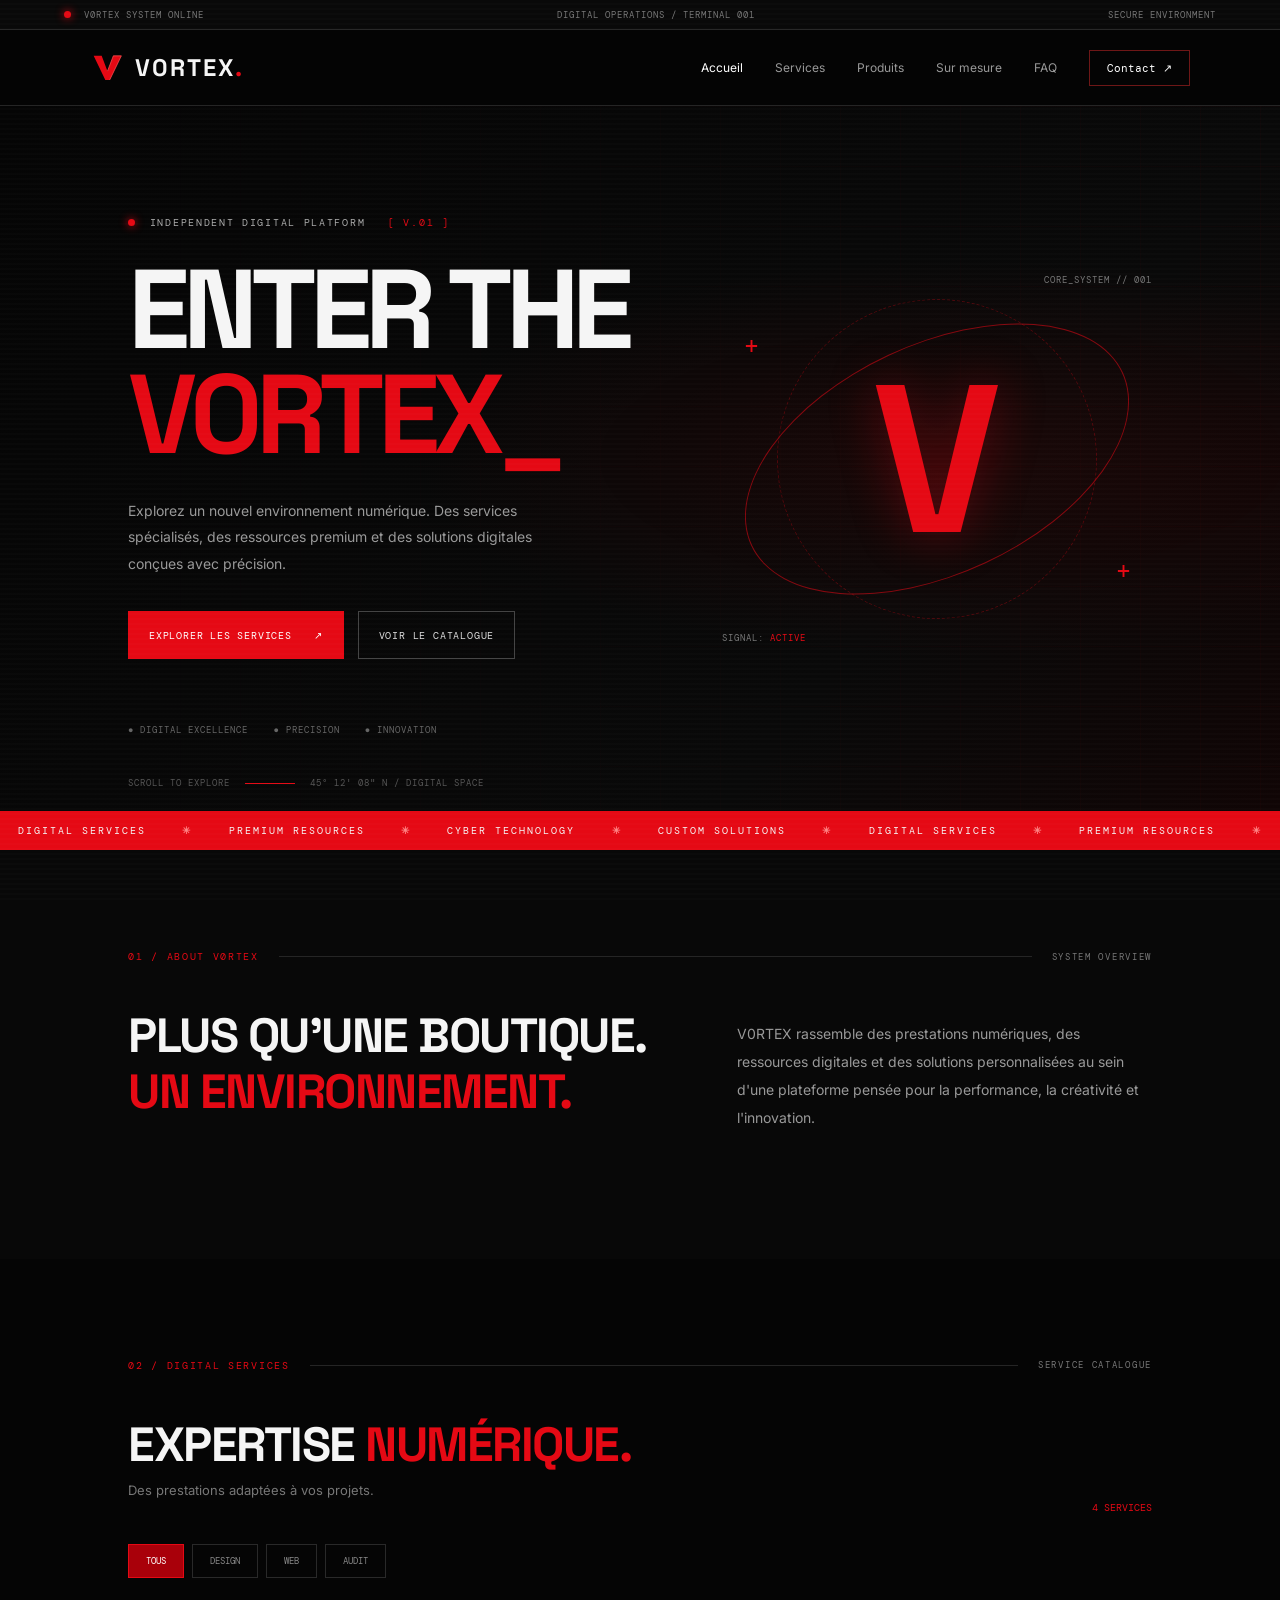
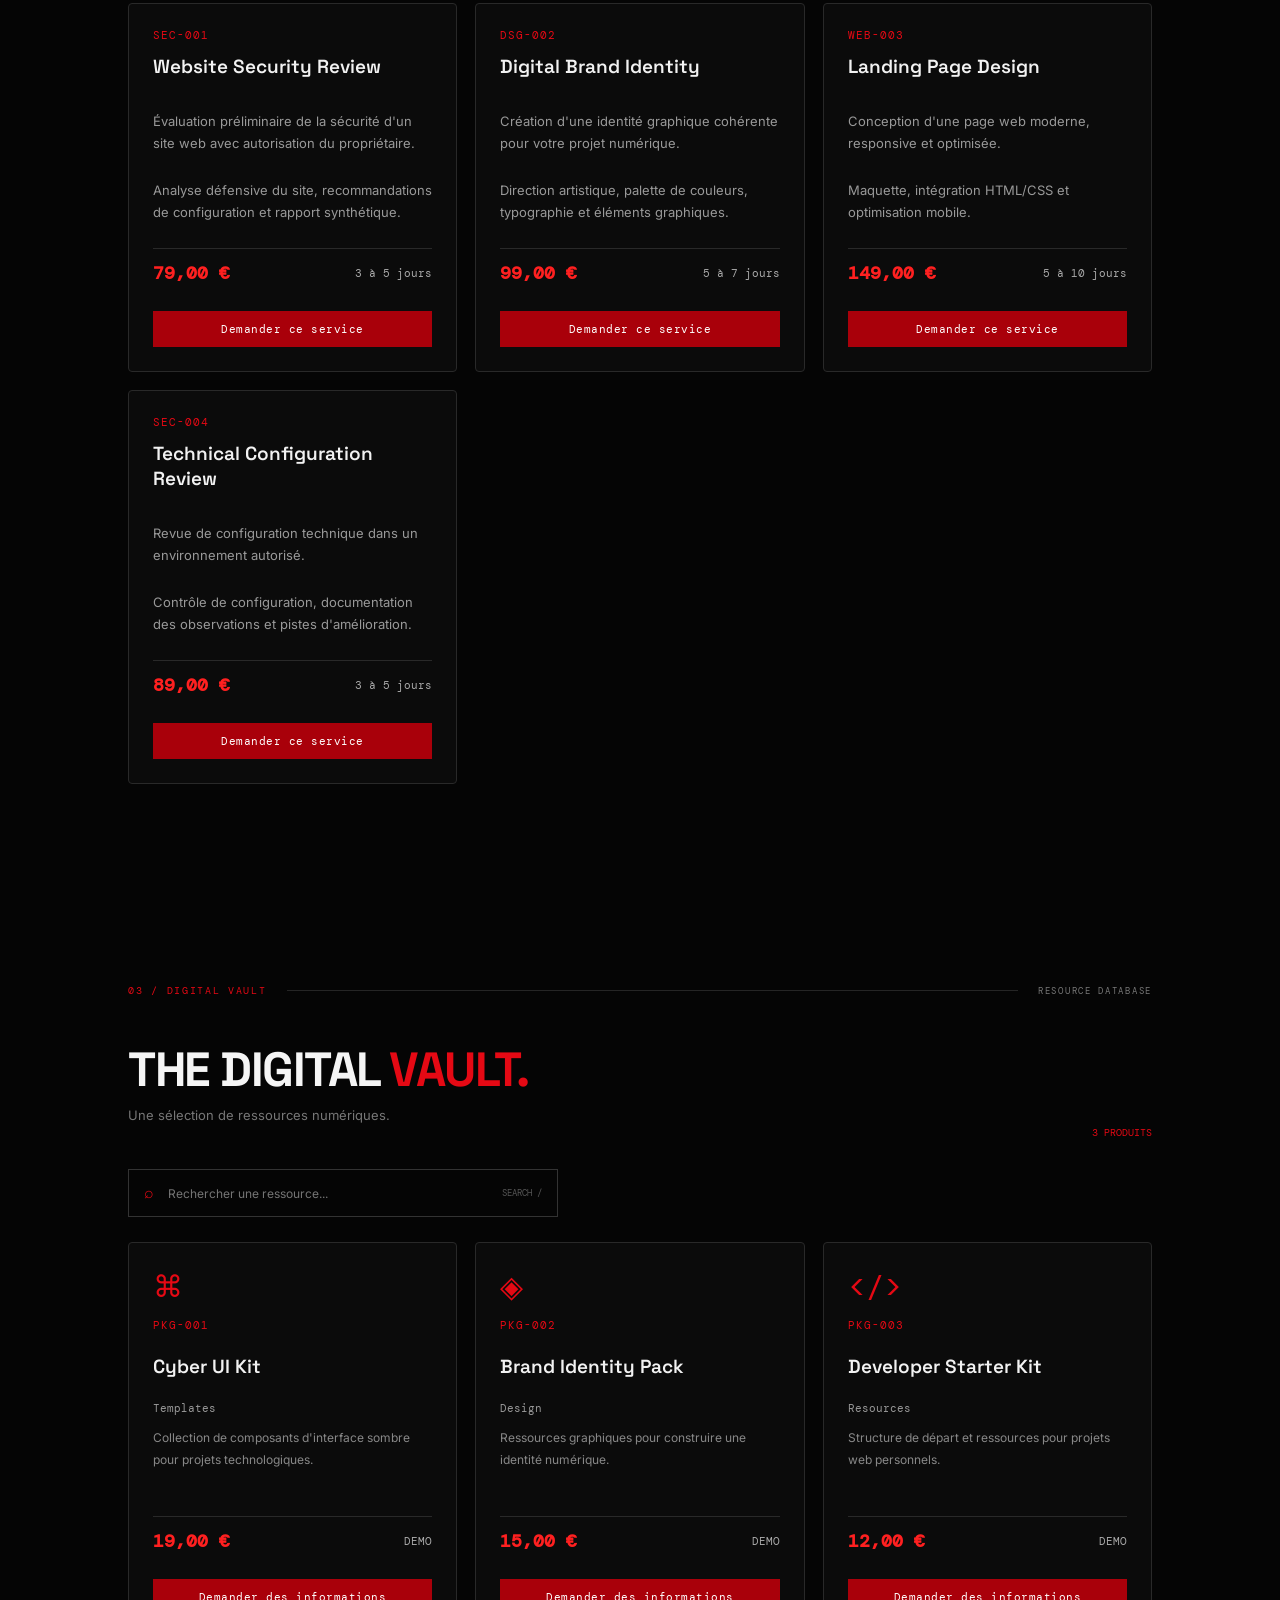
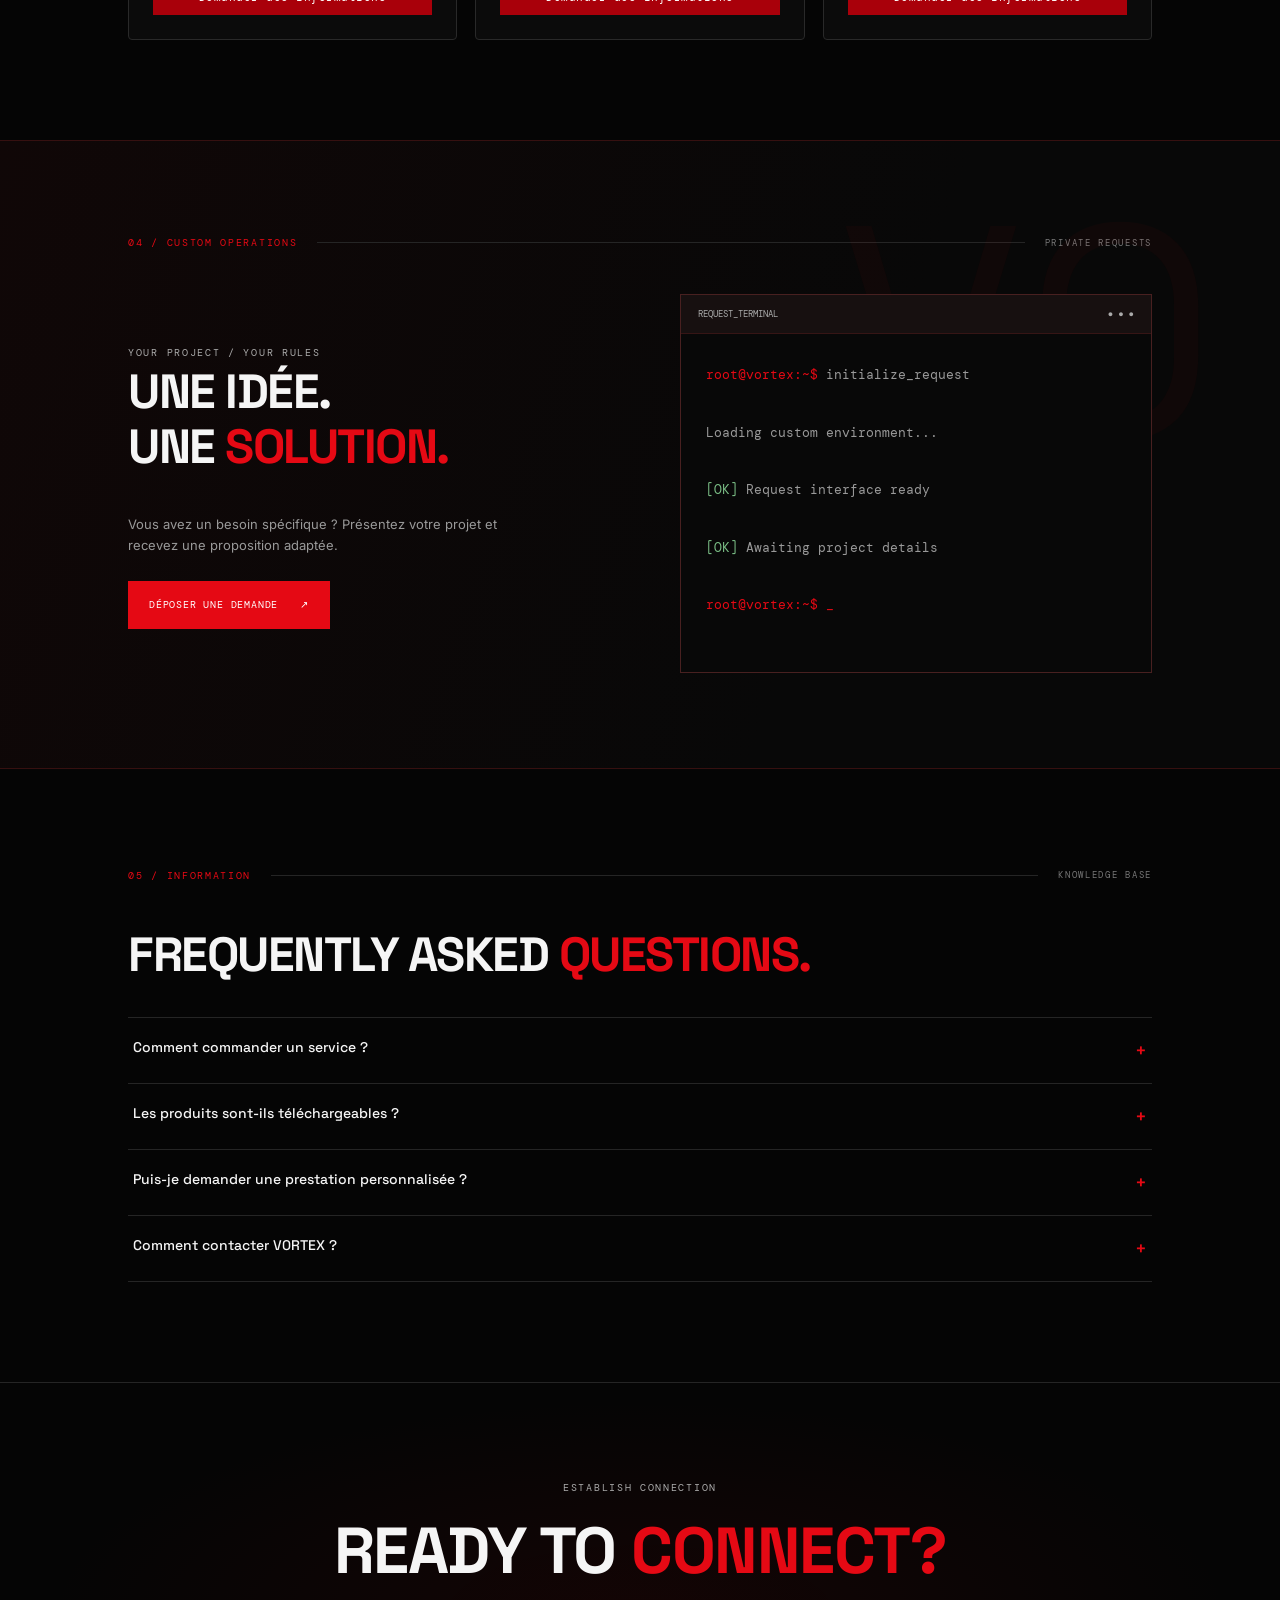
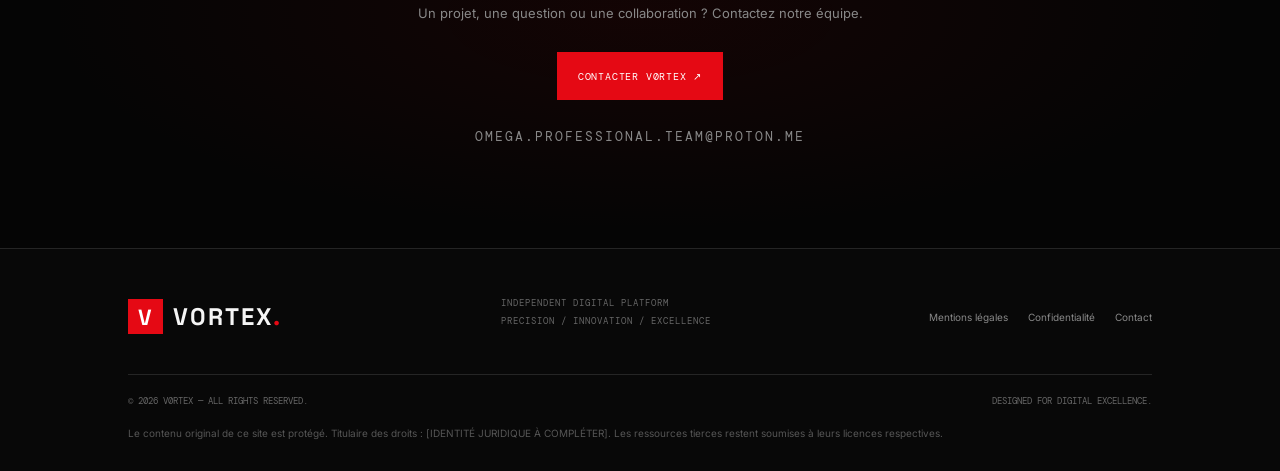
==== index.html @ e6a29733 "Update V0RTEX website" ====
<!DOCTYPE html>
<html lang="fr">
<head>
  <meta charset="UTF-8">
  <meta name="viewport" content="width=device-width, initial-scale=1">
  <meta name="theme-color" content="#050505">
  <meta name="description" content="V0RTEX — Boutique digitale premium. Services numériques, ressources digitales et prestations personnalisées.">
  <meta name="robots" content="index, follow">
  <title>V0RTEX — Digital Operations</title>
  <link rel="icon" href="assets/logo/favicon.svg" type="image/svg+xml">
  <link rel="preconnect" href="https://fonts.googleapis.com">
  <link rel="preconnect" href="https://fonts.gstatic.com" crossorigin>
  <link href="https://fonts.googleapis.com/css2?family=DM+Mono:wght@400;500&family=Inter:wght@400;500;600;700;800&family=Space+Grotesk:wght@400;500;600;700&display=swap" rel="stylesheet">
  <link rel="stylesheet" href="css/style.css">
  <link rel="stylesheet" href="css/responsive.css">
  <script src="js/data.js" defer></script>
  <script src="js/main.js" defer></script>
</head>
<body>

<div class="scanlines" aria-hidden="true"></div>

<div class="system-bar">
  <span><i class="status-dot"></i> V0RTEX SYSTEM ONLINE</span>
  <span class="system-center">DIGITAL OPERATIONS / TERMINAL 001</span>
  <span class="system-right">SECURE ENVIRONMENT</span>
</div>

<header class="header">
  <a class="brand" href="index.html" aria-label="V0RTEX accueil">
    <svg class="brand-icon" viewBox="0 0 48 48" aria-hidden="true">
      <path d="M5 8H16L24 29L32 8H43L27 41H21L5 8Z" fill="#E50914"/>
      <path d="M24 29L32 8H43L27 41" fill="none" stroke="#FF5555" stroke-width="1"/>
    </svg>
    <span>V0RTEX<span class="brand-period">.</span></span>
  </a>

  <button class="menu-toggle" id="menuToggle" aria-label="Ouvrir le menu" aria-expanded="false">
    <span></span><span></span><span></span>
  </button>

  <nav class="navigation" id="navigation">
    <a href="#home" class="nav-link active">Accueil</a>
    <a href="#services" class="nav-link">Services</a>
    <a href="#products" class="nav-link">Produits</a>
    <a href="#custom" class="nav-link">Sur mesure</a>
    <a href="#faq" class="nav-link">FAQ</a>
    <a href="#contact" class="nav-contact">Contact <span>↗</span></a>
  </nav>
</header>

<main>
  <section class="hero" id="home">
    <div class="hero-grid" aria-hidden="true"></div>
    <div class="hero-content">
      <div class="eyebrow"><span class="status-dot"></span> INDEPENDENT DIGITAL PLATFORM <span class="eyebrow-code">[ V.01 ]</span></div>

      <h1>ENTER THE<br><span class="red-text">V0RTEX</span><span class="cursor">_</span></h1>

      <p class="hero-description">
        Explorez un nouvel environnement numérique.
        Des services spécialisés, des ressources premium
        et des solutions digitales conçues avec précision.
      </p>

      <div class="hero-actions">
        <a href="#services" class="btn btn-primary">EXPLORER LES SERVICES <span>↗</span></a>
        <a href="#products" class="btn btn-secondary">VOIR LE CATALOGUE</a>
      </div>

      <div class="hero-meta">
        <span>● DIGITAL EXCELLENCE</span>
        <span>● PRECISION</span>
        <span>● INNOVATION</span>
      </div>
    </div>

    <div class="hero-visual" aria-hidden="true">
      <div class="orbit orbit-one"></div>
      <div class="orbit orbit-two"></div>
      <div class="core-symbol">V</div>
      <div class="visual-label label-top">CORE_SYSTEM // 001</div>
      <div class="visual-label label-bottom">SIGNAL: <span>ACTIVE</span></div>
      <div class="visual-cross cross-one">+</div>
      <div class="visual-cross cross-two">+</div>
    </div>

    <div class="hero-bottom">
      <span>SCROLL TO EXPLORE</span>
      <span class="scroll-line"></span>
      <span>45° 12' 08" N / DIGITAL SPACE</span>
    </div>
  </section>

  <section class="ticker" aria-label="Nos domaines">
    <div class="ticker-track">
      <span>DIGITAL SERVICES</span><b>✳</b>
      <span>PREMIUM RESOURCES</span><b>✳</b>
      <span>CYBER TECHNOLOGY</span><b>✳</b>
      <span>CUSTOM SOLUTIONS</span><b>✳</b>
      <span>DIGITAL SERVICES</span><b>✳</b>
      <span>PREMIUM RESOURCES</span><b>✳</b>
    </div>
  </section>

  <section class="section intro-section">
    <div class="section-heading">
      <span class="section-index">01 / ABOUT V0RTEX</span>
      <span class="section-line"></span>
      <span class="technical-label">SYSTEM OVERVIEW</span>
    </div>
    <div class="intro-grid">
      <h2>PLUS QU'UNE BOUTIQUE.<br><span class="red-text">UN ENVIRONNEMENT.</span></h2>
      <p>V0RTEX rassemble des prestations numériques, des ressources digitales et des solutions personnalisées au sein d'une plateforme pensée pour la performance, la créativité et l'innovation.</p>
    </div>
  </section>

  <section class="section catalog-section" id="services">
    <div class="section-heading">
      <span class="section-index">02 / DIGITAL SERVICES</span>
      <span class="section-line"></span>
      <span class="technical-label">SERVICE CATALOGUE</span>
    </div>
    <div class="section-title-row">
      <div>
        <h2>EXPERTISE <span class="red-text">NUMÉRIQUE.</span></h2>
        <p class="muted">Des prestations adaptées à vos projets.</p>
      </div>
      <span class="catalog-count" id="serviceCount">00 SERVICES</span>
    </div>
    <div class="filter-row" id="serviceFilters">
      <button class="filter-btn active" aria-pressed="true" data-filter="all">TOUS</button>
      <button class="filter-btn" data-filter="design">DESIGN</button>
      <button class="filter-btn" data-filter="web">WEB</button>
      <button class="filter-btn" data-filter="audit">AUDIT</button>
    </div>
    <div class="card-grid" id="servicesGrid"></div>
  </section>

  <section class="section products-section" id="products">
    <div class="section-heading">
      <span class="section-index">03 / DIGITAL VAULT</span>
      <span class="section-line"></span>
      <span class="technical-label">RESOURCE DATABASE</span>
    </div>
    <div class="section-title-row">
      <div>
        <h2>THE DIGITAL <span class="red-text">VAULT.</span></h2>
        <p class="muted">Une sélection de ressources numériques.</p>
      </div>
      <span class="catalog-count" id="productCount">00 PRODUCTS</span>
    </div>

    <div class="search-box">
      <span>⌕</span>
      <input type="search" id="productSearch" placeholder="Rechercher une ressource..." aria-label="Rechercher un produit">
      <span class="search-shortcut">SEARCH /</span>
    </div>
    <div class="card-grid" id="productsGrid"></div>
  </section>

  <section class="custom-section" id="custom">
    <div class="custom-decoration" aria-hidden="true">V0</div>
    <div class="section-heading">
      <span class="section-index">04 / CUSTOM OPERATIONS</span>
      <span class="section-line"></span>
      <span class="technical-label">PRIVATE REQUESTS</span>
    </div>
    <div class="custom-content">
      <div>
        <span class="eyebrow">YOUR PROJECT / YOUR RULES</span>
        <h2>UNE IDÉE.<br>UNE <span class="red-text">SOLUTION.</span></h2>
        <p>Vous avez un besoin spécifique ? Présentez votre projet et recevez une proposition adaptée.</p>
        <a href="pages/custom.html" class="btn btn-primary">DÉPOSER UNE DEMANDE <span>↗</span></a>
      </div>
      <div class="custom-terminal">
        <div class="terminal-top"><span>REQUEST_TERMINAL</span><span>● ● ●</span></div>
        <div class="terminal-body">
          <p><span class="terminal-red">root@vortex:~$</span> initialize_request</p>
          <p class="terminal-muted">Loading custom environment...</p>
          <p><span class="terminal-green">[OK]</span> Request interface ready</p>
          <p><span class="terminal-green">[OK]</span> Awaiting project details</p>
          <p><span class="terminal-red">root@vortex:~$</span> <span class="cursor">_</span></p>
        </div>
      </div>
    </div>
  </section>

  <section class="section faq-section" id="faq">
    <div class="section-heading">
      <span class="section-index">05 / INFORMATION</span>
      <span class="section-line"></span>
      <span class="technical-label">KNOWLEDGE BASE</span>
    </div>
    <h2>FREQUENTLY ASKED <span class="red-text">QUESTIONS.</span></h2>
    <div class="faq-list">
      <details><summary>Comment commander un service ? <span>+</span></summary><p>Consultez le catalogue et utilisez le bouton de commande. Votre application e-mail s'ouvrira avec une demande préremplie.</p></details>
      <details><summary>Les produits sont-ils téléchargeables ? <span>+</span></summary><p>Les produits présentés sont des exemples de catalogue. Les modalités de livraison seront précisées lors de leur mise en vente réelle.</p></details>
      <details><summary>Puis-je demander une prestation personnalisée ? <span>+</span></summary><p>Oui. Utilisez le formulaire de demande personnalisée pour décrire votre projet et votre budget indicatif.</p></details>
      <details><summary>Comment contacter V0RTEX ? <span>+</span></summary><p>Vous pouvez écrire à omega.professional.team@proton.me.</p></details>
    </div>
  </section>

  <section class="contact-strip" id="contact">
    <span class="eyebrow">ESTABLISH CONNECTION</span>
    <h2>READY TO <span class="red-text">CONNECT?</span></h2>
    <p>Un projet, une question ou une collaboration ? Contactez notre équipe.</p>
    <a class="btn btn-primary" href="mailto:omega.professional.team@proton.me">CONTACTER V0RTEX ↗</a>
    <p class="contact-email">OMEGA.PROFESSIONAL.TEAM@PROTON.ME</p>
  </section>
</main>

<footer class="footer">
  <div class="footer-main">
    <a class="brand" href="#home">
      <span class="footer-mark">V</span><span>V0RTEX<span class="brand-period">.</span></span>
    </a>
    <p>INDEPENDENT DIGITAL PLATFORM<br>PRECISION / INNOVATION / EXCELLENCE</p>
    <div class="footer-links">
      <a href="pages/legal.html">Mentions légales</a>
      <a href="pages/privacy.html">Confidentialité</a>
      <a href="mailto:omega.professional.team@proton.me">Contact</a>
    </div>
  </div>
  <div class="footer-bottom">
    <span>© <span id="year"></span> V0RTEX — ALL RIGHTS RESERVED.</span>
    <span>DESIGNED FOR DIGITAL EXCELLENCE.</span>
  </div>
  <p class="ownership">Le contenu original de ce site est protégé. Titulaire des droits : [IDENTITÉ JURIDIQUE À COMPLÉTER]. Les ressources tierces restent soumises à leurs licences respectives.</p>
</footer>

</body>
</html>
---- css/style.css ----
/*
 * V0RTEX — Copyright (c) 2026 [TITULAIRE DES DROITS]
 * All rights reserved.
 */

:root {
  --black: #050505;
  --dark: #0A0A0A;
  --panel: #101010;
  --panel-light: #171717;
  --red: #E50914;
  --bright: #FF2020;
  --deep-red: #650000;
  --white: #F5F5F5;
  --gray: #777777;
  --border: #252525;
  --mono: "DM Mono", monospace;
  --heading: "Space Grotesk", sans-serif;
  --body: "Inter", sans-serif;
}

* { box-sizing: border-box; }

html {
  scroll-behavior: smooth;
  scroll-padding-top: 90px;
}

body {
  margin: 0;
  background: var(--black);
  color: var(--white);
  font-family: var(--body);
  line-height: 1.6;
  overflow-x: hidden;
}

a { color: inherit; text-decoration: none; }
button, input { font: inherit; }
button { cursor: pointer; }

::selection { background: var(--red); color: white; }

.scanlines {
  position: fixed;
  inset: 0;
  pointer-events: none;
  z-index: 10;
  opacity: .035;
  background: repeating-linear-gradient(
    to bottom, transparent 0, transparent 3px,
    #fff 4px, transparent 5px
  );
}

.system-bar {
  height: 30px;
  background: #090909;
  border-bottom: 1px solid var(--border);
  padding: 0 5%;
  display: flex;
  align-items: center;
  justify-content: space-between;
  font: 9px var(--mono);
  color: var(--gray);
  letter-spacing: 1px;
}

.status-dot {
  display: inline-block;
  width: 7px;
  height: 7px;
  background: #E50914;
  border-radius: 50%;
  box-shadow: 0 0 9px #E50914;
  margin-right: 7px;
}

.header {
  height: 76px;
  padding: 0 7%;
  display: flex;
  justify-content: space-between;
  align-items: center;
  background: rgba(5,5,5,.94);
  border-bottom: 1px solid var(--border);
  position: sticky;
  top: 0;
  z-index: 20;
  backdrop-filter: blur(15px);
}

.brand {
  display: flex;
  align-items: center;
  gap: 10px;
  font: 700 24px var(--heading);
  letter-spacing: 2px;
}

.brand-icon { width: 35px; height: 35px; }
.brand-period { color: var(--red); }

.navigation { display: flex; align-items: center; gap: 32px; }
.nav-link {
  color: #999;
  font-size: 12px;
  transition: color .2s;
}
.nav-link:hover, .nav-link.active { color: white; }

.nav-contact {
  border: 1px solid #6e1717;
  padding: 10px 17px;
  color: white;
  font: 11px var(--mono);
  transition: .25s;
}
.nav-contact:hover { background: var(--red); border-color: var(--red); }

.menu-toggle { display: none; }

.hero {
  min-height: 690px;
  padding: 110px 10% 75px;
  position: relative;
  display: flex;
  align-items: center;
  overflow: hidden;
  background:
    radial-gradient(ellipse at 75% 50%, rgba(101,0,0,.18), transparent 40%),
    linear-gradient(130deg,#050505,#090909 70%,#100505);
}

.hero-grid {
  position: absolute;
  inset: 0;
  opacity: .14;
  background-image:
    linear-gradient(rgba(229,9,20,.2) 1px,transparent 1px),
    linear-gradient(90deg,rgba(229,9,20,.2) 1px,transparent 1px);
  background-size: 60px 60px;
  mask-image: linear-gradient(to right,transparent,#000);
}

.hero-content { max-width: 640px; position: relative; z-index: 2; }
.eyebrow, .section-index, .technical-label {
  font: 10px var(--mono);
  letter-spacing: 1.7px;
  color: var(--gray);
}

.eyebrow { color: #aaa; margin-bottom: 28px; }
.eyebrow-code { color: var(--red); margin-left: 15px; }

h1, h2, h3, p { margin-top: 0; }
h1 {
  font: 700 clamp(65px,9vw,112px)/.94 var(--heading);
  letter-spacing: -7px;
  margin-bottom: 30px;
}
.red-text { color: var(--red); }
.cursor { color: var(--red); animation: blink 1s steps(2,start) infinite; }
@keyframes blink { to { visibility: hidden; } }

.hero-description {
  color: #999;
  max-width: 460px;
  font-size: 14px;
  line-height: 1.9;
}

.hero-actions { display: flex; flex-wrap: wrap; gap: 14px; margin-top: 34px; }

.btn {
  display: inline-flex;
  align-items: center;
  justify-content: center;
  gap: 22px;
  min-height: 48px;
  padding: 0 20px;
  font: 10px var(--mono);
  letter-spacing: .8px;
  transition: .25s;
}

.btn-primary {
  background: var(--red);
  border: 1px solid var(--red);
  color: white;
}
.btn-primary:hover {
  background: var(--bright);
  box-shadow: 0 0 25px rgba(229,9,20,.3);
  transform: translateY(-2px);
}

.btn-secondary { border: 1px solid #444; color: #ddd; }
.btn-secondary:hover { border-color: var(--red); color: white; }

.hero-meta {
  display: flex;
  gap: 25px;
  margin-top: 65px;
  font: 9px var(--mono);
  color: #666;
  letter-spacing: 1px;
}

.hero-visual {
  position: absolute;
  width: 430px;
  height: 430px;
  right: 10%;
  top: 50%;
  transform: translateY(-50%);
  display: grid;
  place-items: center;
}

.orbit {
  position: absolute;
  border: 1px solid rgba(229,9,20,.3);
  border-radius: 50%;
  transform: rotate(-25deg);
}
.orbit-one { width: 320px; height: 320px; border-style: dashed; }
.orbit-two { width: 410px; height: 230px; border-color: rgba(229,9,20,.55); }

.core-symbol {
  font: 700 210px var(--heading);
  color: #E50914;
  text-shadow: 0 0 50px rgba(229,9,20,.35);
}

.visual-label {
  position: absolute;
  font: 9px var(--mono);
  color: #777;
  letter-spacing: 1px;
}
.label-top { top: 30px; right: 0; }
.label-bottom { bottom: 30px; left: 0; }
.label-bottom span { color: var(--red); }
.visual-cross { position: absolute; color: var(--red); font: 25px var(--mono); }
.cross-one { top: 20%; left: 5%; }
.cross-two { bottom: 20%; right: 5%; }

.hero-bottom {
  position: absolute;
  bottom: 22px;
  left: 10%;
  right: 10%;
  display: flex;
  align-items: center;
  gap: 15px;
  color: #555;
  font: 9px var(--mono);
  letter-spacing: 1px;
}
.scroll-line { width: 50px; height: 1px; background: var(--red); }

.ticker { overflow: hidden; background: var(--red); padding: 13px 0; }
.ticker-track {
  display: flex;
  justify-content: space-around;
  align-items: center;
  min-width: 850px;
  font: 10px var(--mono);
  letter-spacing: 2px;
}
.ticker b { color: #ff8585; }

.section { padding: 100px 10%; }
.section-heading {
  display: flex;
  align-items: center;
  gap: 20px;
  margin-bottom: 45px;
}
.section-index { color: var(--red); white-space: nowrap; }
.section-line { height: 1px; flex: 1; background: var(--border); }
.technical-label { font-size: 9px; white-space: nowrap; }

.intro-section { background: #080808; }
.intro-grid { display: grid; grid-template-columns: 1.3fr 1fr; gap: 70px; align-items: center; }
.intro-grid h2, .section h2, .custom-content h2, .contact-strip h2 {
  font: 700 clamp(30px,4vw,48px)/1.15 var(--heading);
  letter-spacing: -1.5px;
}
.intro-grid p { color: #999; font-size: 14px; line-height: 2; }

.section-title-row {
  display: flex;
  justify-content: space-between;
  align-items: end;
  margin-bottom: 30px;
}
.section-title-row h2 { margin-bottom: 8px; }
.muted { color: var(--gray); font-size: 13px; }
.catalog-count { font: 10px var(--mono); color: var(--red); }

.filter-row { display: flex; gap: 8px; margin: 25px 0; flex-wrap: wrap; }
.filter-btn {
  background: transparent;
  border: 1px solid #292929;
  padding: 10px 17px;
  color: #888;
  font: 9px var(--mono);
  transition: .2s;
}
.filter-btn:hover, .filter-btn.selected {
  background: var(--red);
  color: white;
  border-color: var(--red);
}

.card-grid { display: grid; grid-template-columns: repeat(3,1fr); gap: 18px; }
.product-card {
  background: linear-gradient(145deg,#111,#090909);
  border: 1px solid #262626;
  padding: 23px;
  position: relative;
  transition: .25s;
  min-width: 0;
}
.product-card:hover {
  border-color: #8e1616;
  transform: translateY(-4px);
  box-shadow: 0 10px 30px rgba(0,0,0,.3);
}
.card-top { display: flex; justify-content: space-between; gap: 8px; font: 9px var(--mono); }
.card-code { color: #666; }
.card-status { color: #999; }
.card-status .status-dot { width: 6px; height: 6px; }
.demo-status { color: #d59b50; }

.card-symbol, .product-art {
  height: 110px;
  display: grid;
  place-items: center;
  color: var(--red);
  font: 60px var(--mono);
  text-shadow: 0 0 25px rgba(229,9,20,.25);
  background: radial-gradient(circle,rgba(229,9,20,.09),transparent 70%);
}
.card-category { color: var(--red); font: 9px var(--mono); letter-spacing: 1px; }
.product-card h3 { font: 600 19px var(--heading); margin: 10px 0; }
.product-card p { color: #888; font-size: 12px; line-height: 1.8; min-height: 65px; }

.card-meta {
  border-top: 1px solid #282828;
  padding: 14px 0;
  display: flex;
  justify-content: space-between;
  gap: 8px;
  color: #666;
  font: 9px var(--mono);
}
.card-meta span:last-child { color: #aaa; }
.card-bottom { display: flex; align-items: center; justify-content: space-between; gap: 8px; }
.card-bottom strong { font: 600 20px var(--heading); }
.card-action {
  border: 1px solid #632020;
  padding: 9px 12px;
  color: white;
  font: 9px var(--mono);
}
.card-action:hover { background: var(--red); border-color: var(--red); }

.search-box {
  display: flex;
  align-items: center;
  gap: 12px;
  border: 1px solid #333;
  padding: 0 15px;
  height: 48px;
  max-width: 430px;
  margin: 25px 0;
  color: var(--red);
}
.search-box input {
  background: transparent;
  border: 0;
  outline: 0;
  color: white;
  width: 100%;
  font-size: 12px;
}
.search-shortcut { font: 9px var(--mono); color: #555; white-space: nowrap; }
.empty-state { color: var(--gray); font: 12px var(--mono); }

.custom-section {
  padding: 95px 10%;
  background: linear-gradient(110deg,#100707,#080808 65%);
  border-top: 1px solid #361010;
  border-bottom: 1px solid #361010;
  position: relative;
  overflow: hidden;
}
.custom-content {
  display: grid;
  grid-template-columns: 1fr 1fr;
  gap: 80px;
  align-items: center;
  position: relative;
  z-index: 1;
}
.custom-content p { color: #999; font-size: 13px; max-width: 400px; margin-bottom: 25px; }
.custom-decoration {
  position: absolute;
  right: 5%;
  top: 0;
  font: 300px var(--heading);
  color: rgba(229,9,20,.035);
}
.custom-terminal { border: 1px solid #482020; background: #080808; }
.terminal-top {
  padding: 13px 17px;
  background: #171010;
  display: flex;
  justify-content: space-between;
  font: 9px var(--mono);
  color: #aaa;
  border-bottom: 1px solid #361515;
}
.terminal-body { padding: 25px; font: 11px/2.5 var(--mono); color: #bbb; }
.terminal-red { color: var(--red); }
.terminal-green { color: #7bbf86; }
.terminal-muted { color: #666; }

.faq-section h2 { margin-bottom: 35px; }
.faq-list { border-top: 1px solid var(--border); }
.faq-list details { border-bottom: 1px solid var(--border); padding: 20px 5px; }
.faq-list summary {
  cursor: pointer;
  list-style: none;
  display: flex;
  justify-content: space-between;
  font: 500 14px var(--heading);
}
.faq-list summary::-webkit-details-marker { display: none; }
.faq-list summary span { color: var(--red); font-size: 19px; }
.faq-list details p { color: #888; font-size: 12px; padding-top: 15px; margin-bottom: 0; }

.contact-strip {
  text-align: center;
  padding: 90px 20px;
  background: radial-gradient(ellipse at center,rgba(101,0,0,.15),transparent 65%);
  border-top: 1px solid var(--border);
}
.contact-strip h2 { font-size: clamp(35px,6vw,65px); margin: 15px 0; }
.contact-strip p { color: #888; font-size: 13px; }
.contact-strip .btn { margin-top: 15px; }
.contact-email { font: 9px var(--mono); letter-spacing: 2px; margin-top: 28px; }

.footer { padding: 45px 10% 20px; border-top: 1px solid var(--border); background: #080808; }
.footer-main { display: flex; align-items: center; justify-content: space-between; gap: 25px; padding-bottom: 35px; }
.footer-main p { color: #666; font: 9px/2 var(--mono); letter-spacing: 1px; }
.footer-mark {
  width: 35px; height: 35px; display: grid; place-items: center;
  background: var(--red); color: white; font: 700 22px var(--heading);
}
.footer-links { display: flex; gap: 20px; color: #888; font-size: 10px; }
.footer-links a:hover { color: white; }
.footer-bottom {
  border-top: 1px solid var(--border);
  padding-top: 20px;
  display: flex;
  justify-content: space-between;
  gap: 15px;
  color: #666;
  font: 9px var(--mono);
}
.ownership { margin-top: 18px; color: #555; font-size: 10px; }

@media (prefers-reduced-motion: reduce) {
  *, *::before, *::after {
    scroll-behavior: auto !important;
    animation-duration: .01ms !important;
    animation-iteration-count: 1 !important;
    transition-duration: .01ms !important;
  }
}

/* V0RTEX — Service and catalog cards */

.service-card,
.product-card {
  position: relative;
  display: flex;
  flex-direction: column;
  gap: 12px;
  padding: 24px;
  min-width: 0;
  background: #0b0b0b;
  border: 1px solid #292929;
  border-radius: 4px;
  transition: border-color .25s ease, transform .25s ease;
}

.service-card:hover,
.product-card:hover {
  border-color: #e50914;
  transform: translateY(-4px);
}

.card-code {
  color: #e50914;
  font: 11px var(--mono);
  letter-spacing: 1px;
}

.card-title {
  color: #f2f2f2;
  font: 600 19px var(--heading);
}

.card-description,
.card-details {
  color: #999;
  font-size: 13px;
  line-height: 1.7;
}

.card-meta {
  display: flex;
  justify-content: space-between;
  align-items: center;
  flex-wrap: wrap;
  gap: 10px;
  margin-top: auto;
  padding-top: 12px;
  border-top: 1px solid #292929;
}

.card-price {
  color: #ff2020;
  font: 700 18px var(--mono);
}

.card-delay,
.product-status,
.product-category {
  color: #999;
  font: 11px var(--mono);
}

.product-symbol {
  color: #e50914;
  font: 30px var(--mono);
}

.card-link {
  display: inline-block;
  color: #fff;
  background: #a9000a;
  padding: 11px 14px;
  text-align: center;
  text-decoration: none;
  font: 11px var(--mono);
  letter-spacing: .5px;
  transition: background .2s ease;
}

.card-link:hover {
  background: #e50914;
}

.filter-btn.active {
  color: #fff;
  background: #a9000a;
  border-color: #e50914;
}

.filter-btn:focus-visible,
.card-link:focus-visible,
button:focus-visible,
a:focus-visible {
  outline: 2px solid #ff2020;
  outline-offset: 4px;
}

@media (max-width: 700px) {
  .card-grid {
    grid-template-columns: 1fr;
  }
}
---- css/responsive.css ----
/* V0RTEX — Copyright (c) 2026 [TITULAIRE DES DROITS] */

@media (max-width: 1000px) {
  .hero { padding-left: 7%; }
  .hero-visual { right: 0; opacity: .45; transform: translate(20%,-50%) scale(.8); }
  .card-grid { grid-template-columns: repeat(2,1fr); }
  .section, .custom-section { padding-left: 7%; padding-right: 7%; }
  .custom-content { gap: 35px; }
}

@media (max-width: 720px) {
  .system-bar { padding: 0 15px; font-size: 8px; }
  .system-center, .system-right { display: none; }

  .header { height: 65px; padding: 0 20px; }
  .brand { font-size: 21px; }
  .brand-icon { width: 30px; height: 30px; }

  .menu-toggle {
    display: flex;
    flex-direction: column;
    gap: 5px;
    background: transparent;
    border: 1px solid #444;
    padding: 10px;
  }
  .menu-toggle span { width: 20px; height: 2px; background: white; }

  .navigation {
    display: none;
    position: absolute;
    top: 64px;
    left: 0;
    right: 0;
    padding: 20px;
    background: #090909;
    border-bottom: 1px solid #501313;
    flex-direction: column;
    align-items: stretch;
    gap: 0;
  }
  .navigation.open { display: flex; }
  .nav-link, .nav-contact { padding: 15px; border-bottom: 1px solid #222; }
  .nav-contact { margin-top: 12px; text-align: center; }

  .hero {
    min-height: 680px;
    padding: 95px 7% 85px;
    align-items: flex-start;
  }
  .hero-content { max-width: 100%; }
  h1 { font-size: clamp(65px,16vw,95px); letter-spacing: -5px; }
  .hero-visual { opacity: .18; right: -90px; top: 65%; transform: translateY(-50%) scale(.75); }
  .hero-description { max-width: 400px; }
  .hero-meta { gap: 12px; flex-wrap: wrap; font-size: 8px; margin-top: 45px; }
  .hero-bottom { left: 7%; right: 7%; font-size: 8px; }
  .hero-bottom span:last-child { display: none; }

  .section, .custom-section { padding: 70px 7%; }
  .section-heading { gap: 10px; }
  .technical-label { font-size: 7px; }
  .intro-grid, .custom-content { grid-template-columns: 1fr; gap: 25px; }
  .section-title-row { align-items: flex-start; gap: 15px; }
  .catalog-count { padding-top: 12px; font-size: 8px; }
  .card-grid { grid-template-columns: 1fr; }
  .product-card p { min-height: auto; }
  .custom-decoration { font-size: 190px; top: 30px; }
  .footer-main { flex-wrap: wrap; }
  .footer-main p { order: 3; width: 100%; }
  .footer-links { flex-wrap: wrap; gap: 12px; }
  .footer-bottom { flex-direction: column; }
}

@media (max-width: 380px) {
  .hero-actions { flex-direction: column; align-items: stretch; }
  .hero-actions .btn { width: 100%; }
  .section-title-row { flex-direction: column; }
  .search-shortcut { display: none; }
}
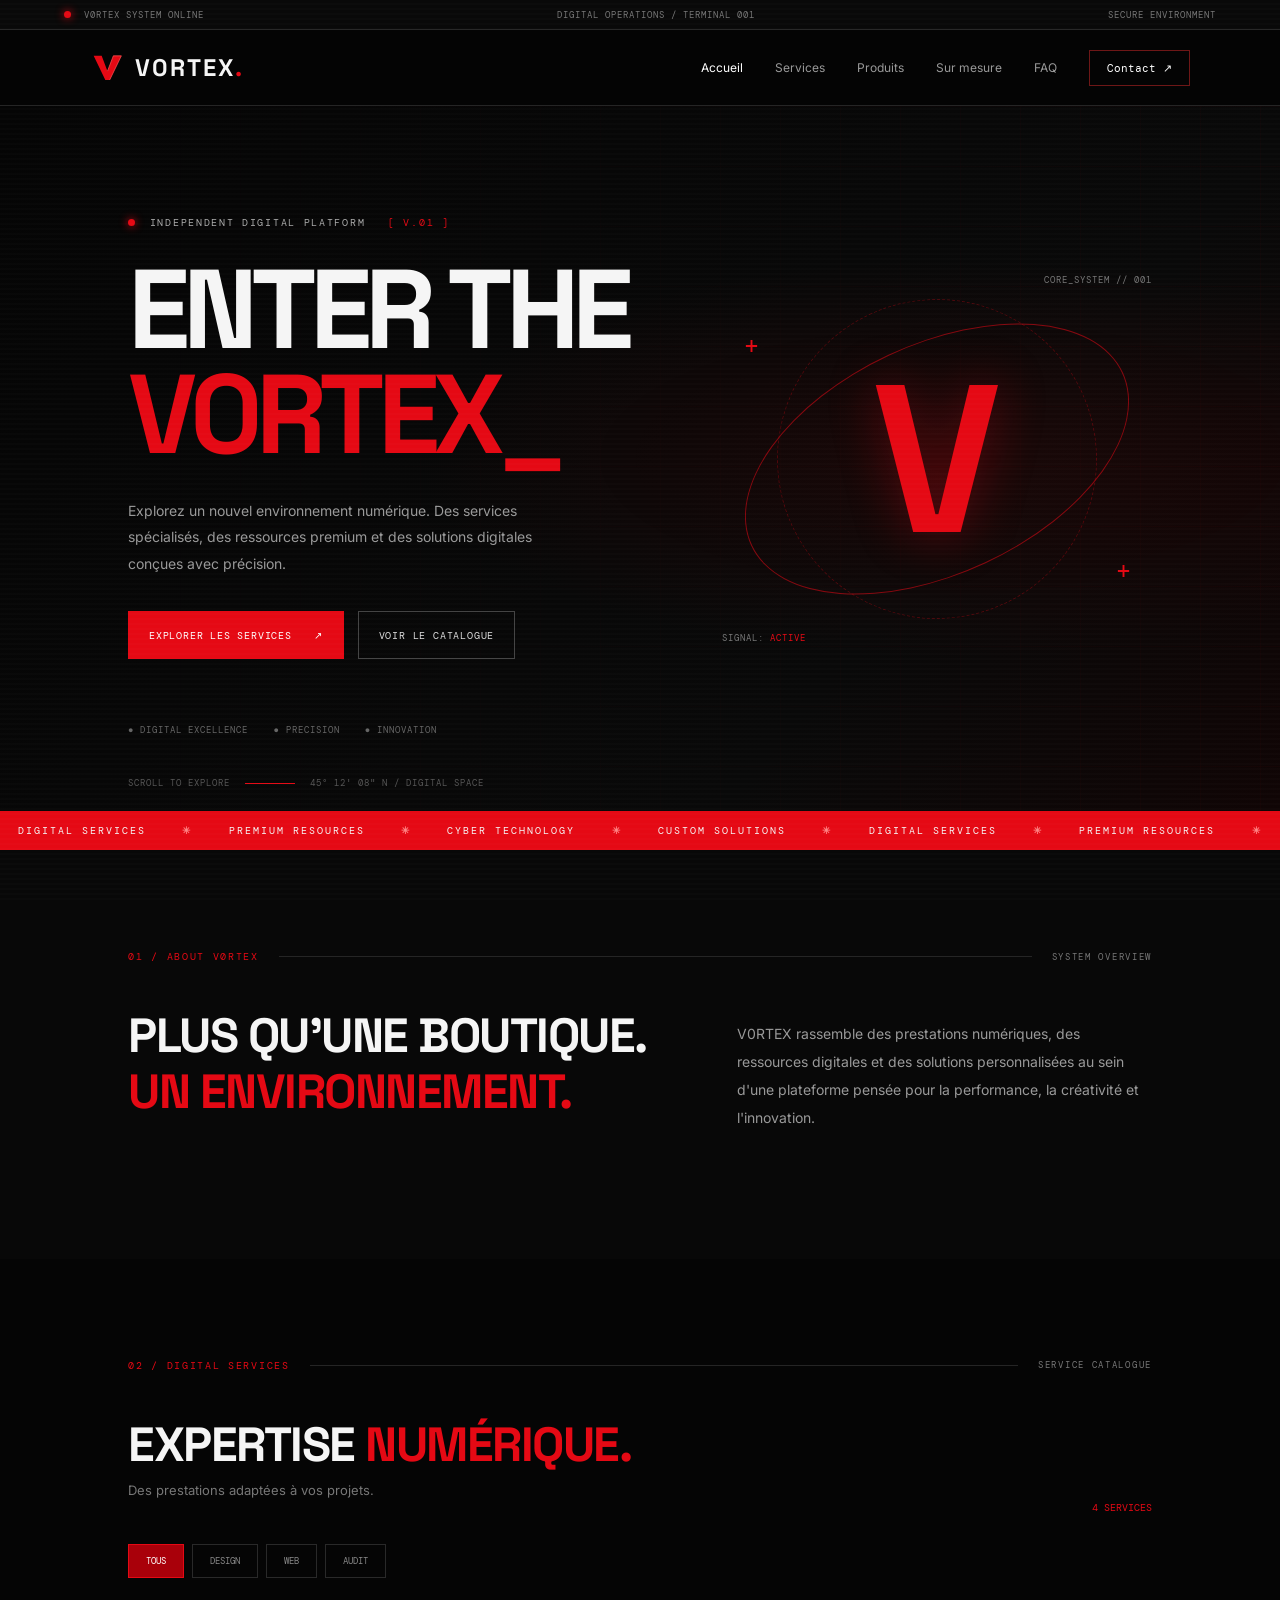
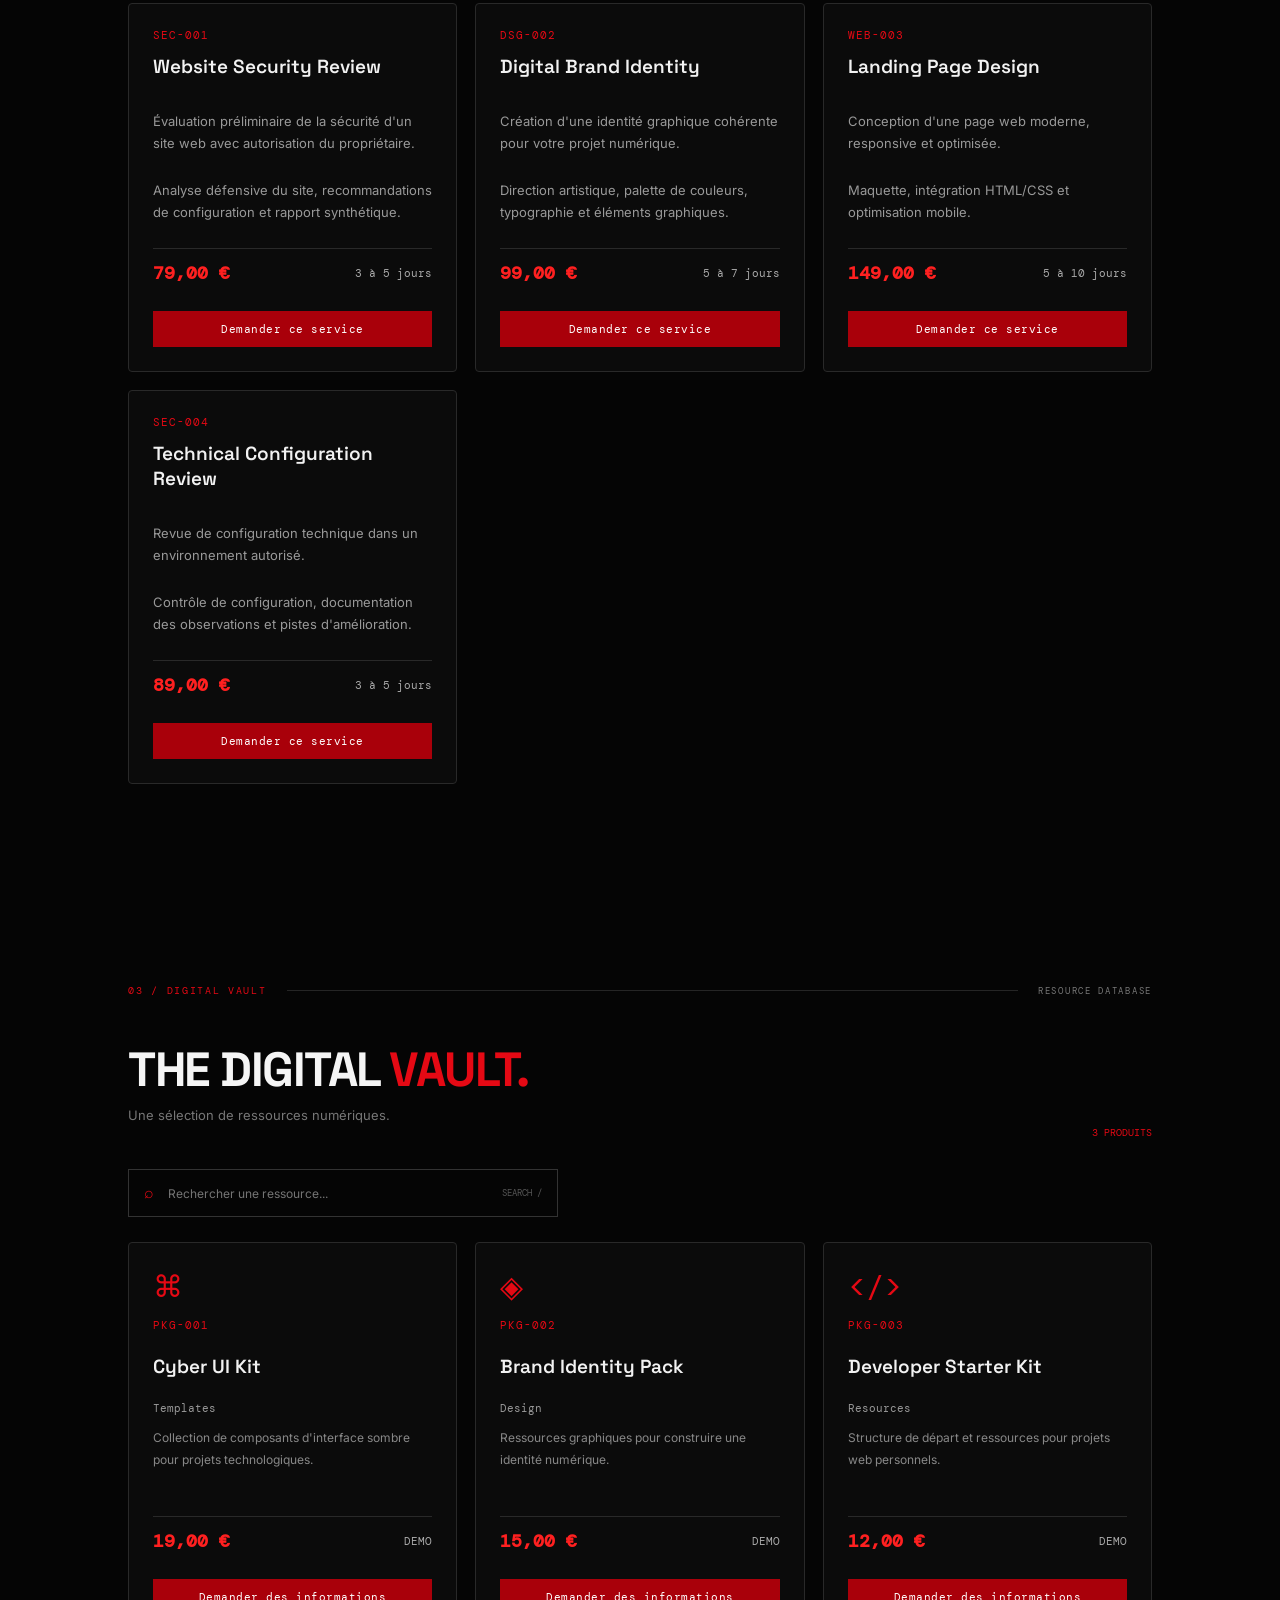
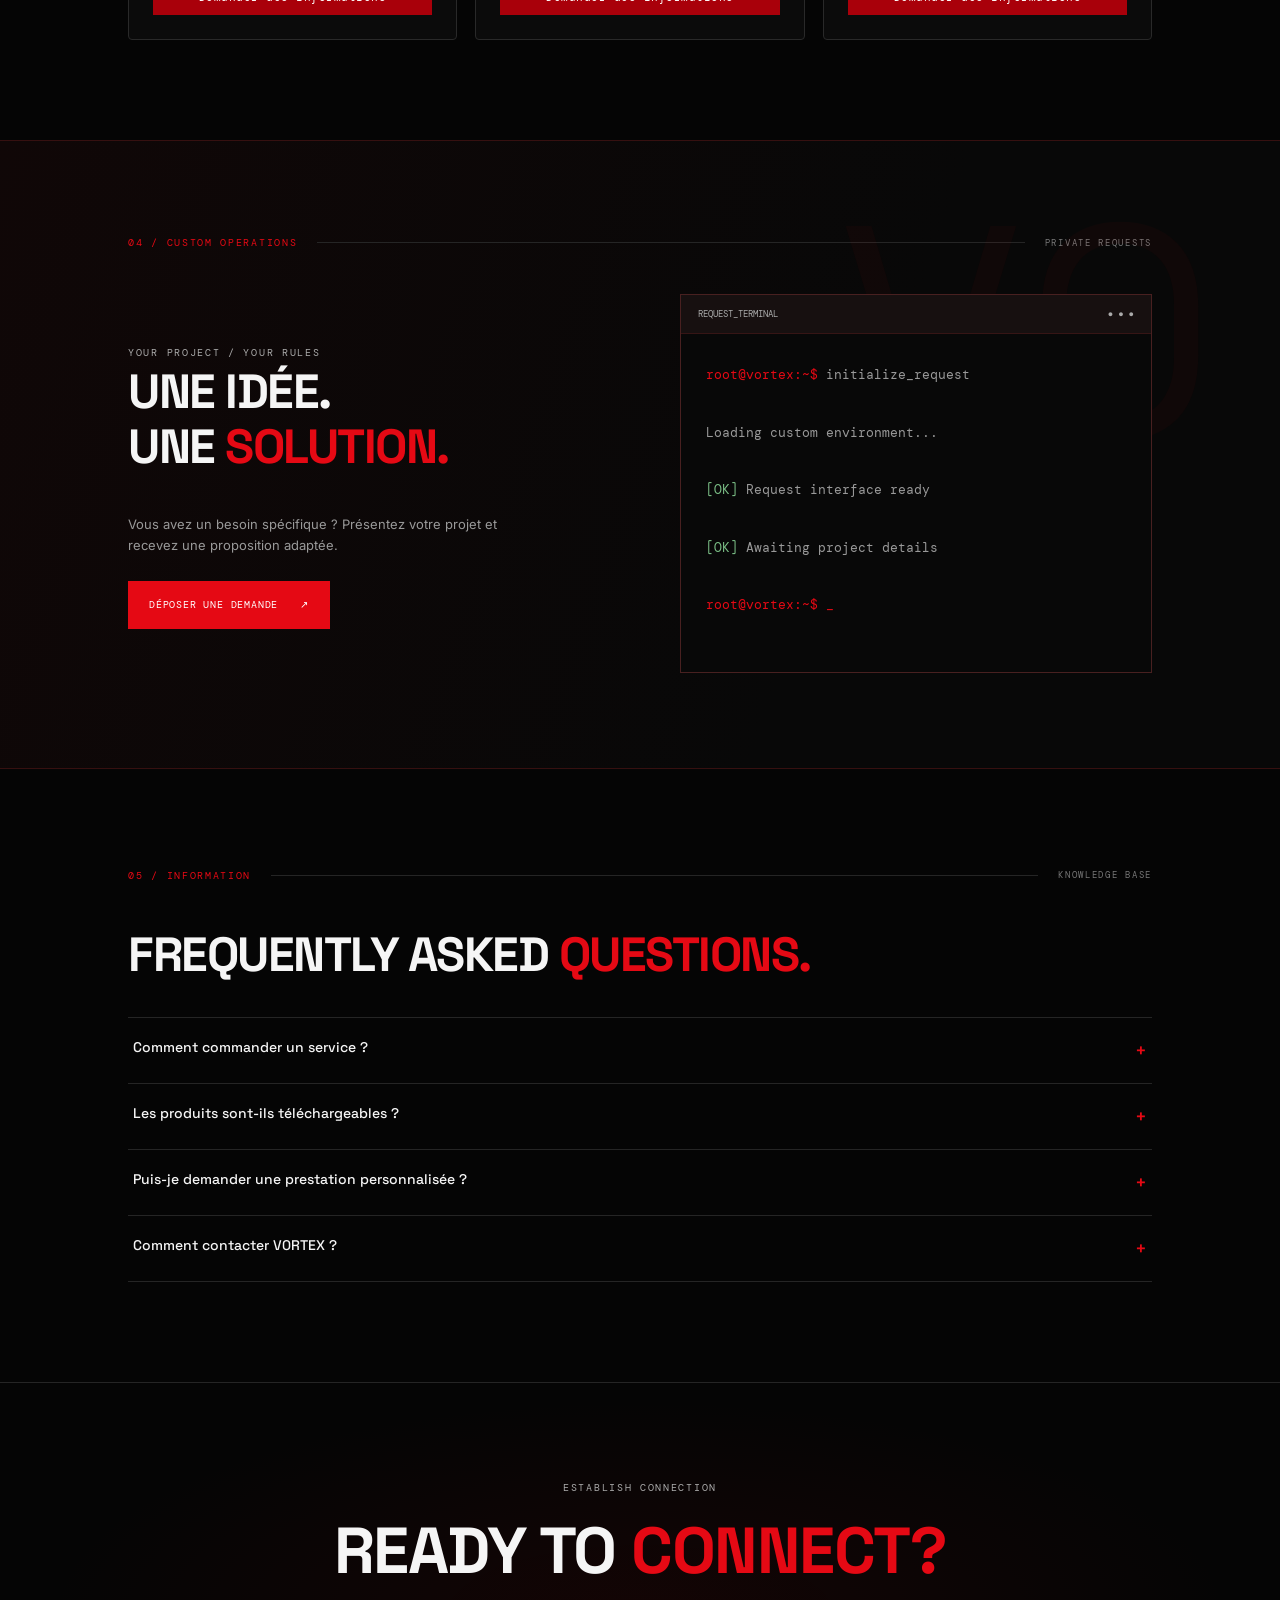
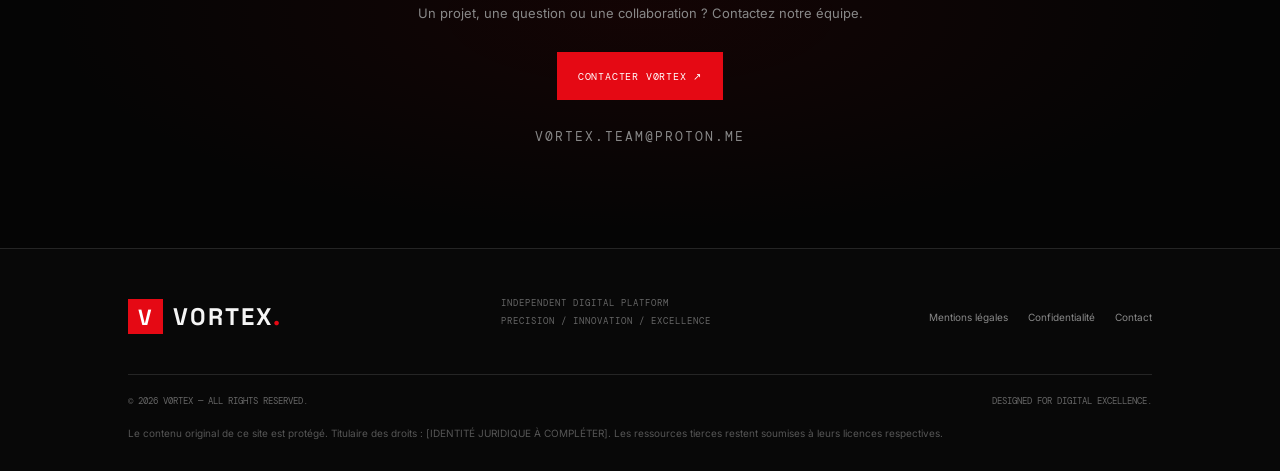
==== commit 296f6942: "Update official V0RTEX contact email" ====
--- a/index.html
+++ b/index.html
@@ -197,7 +197,7 @@
       <details><summary>Comment commander un service ? <span>+</span></summary><p>Consultez le catalogue et utilisez le bouton de commande. Votre application e-mail s'ouvrira avec une demande préremplie.</p></details>
       <details><summary>Les produits sont-ils téléchargeables ? <span>+</span></summary><p>Les produits présentés sont des exemples de catalogue. Les modalités de livraison seront précisées lors de leur mise en vente réelle.</p></details>
       <details><summary>Puis-je demander une prestation personnalisée ? <span>+</span></summary><p>Oui. Utilisez le formulaire de demande personnalisée pour décrire votre projet et votre budget indicatif.</p></details>
-      <details><summary>Comment contacter V0RTEX ? <span>+</span></summary><p>Vous pouvez écrire à omega.professional.team@proton.me.</p></details>
+      <details><summary>Comment contacter V0RTEX ? <span>+</span></summary><p>Vous pouvez écrire à v0rtex.team@proton.me.</p></details>
     </div>
   </section>
 
@@ -205,8 +205,8 @@
     <span class="eyebrow">ESTABLISH CONNECTION</span>
     <h2>READY TO <span class="red-text">CONNECT?</span></h2>
     <p>Un projet, une question ou une collaboration ? Contactez notre équipe.</p>
-    <a class="btn btn-primary" href="mailto:omega.professional.team@proton.me">CONTACTER V0RTEX ↗</a>
-    <p class="contact-email">OMEGA.PROFESSIONAL.TEAM@PROTON.ME</p>
+    <a class="btn btn-primary" href="mailto:v0rtex.team@proton.me">CONTACTER V0RTEX ↗</a>
+    <p class="contact-email">V0RTEX.TEAM@PROTON.ME</p>
   </section>
 </main>
 
@@ -219,7 +219,7 @@
     <div class="footer-links">
       <a href="pages/legal.html">Mentions légales</a>
       <a href="pages/privacy.html">Confidentialité</a>
-      <a href="mailto:omega.professional.team@proton.me">Contact</a>
+      <a href="mailto:v0rtex.team@proton.me">Contact</a>
     </div>
   </div>
   <div class="footer-bottom">
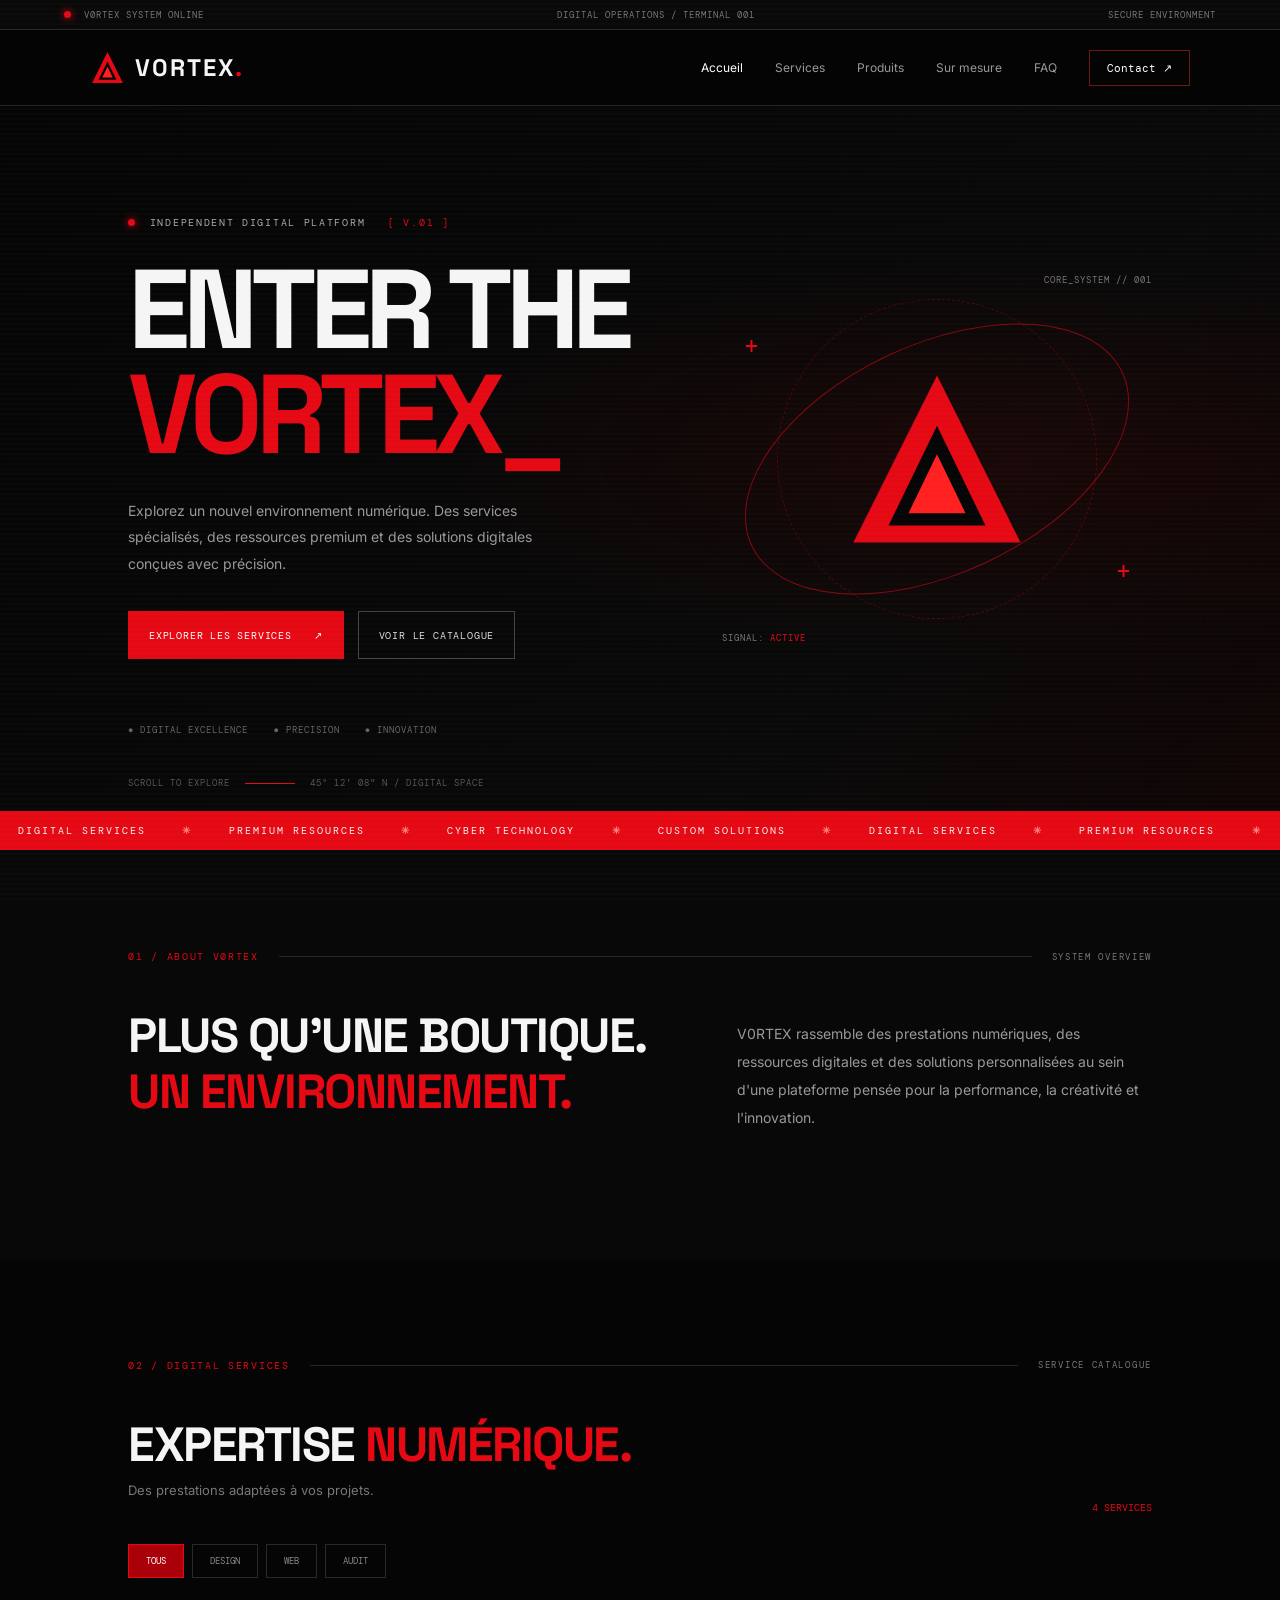
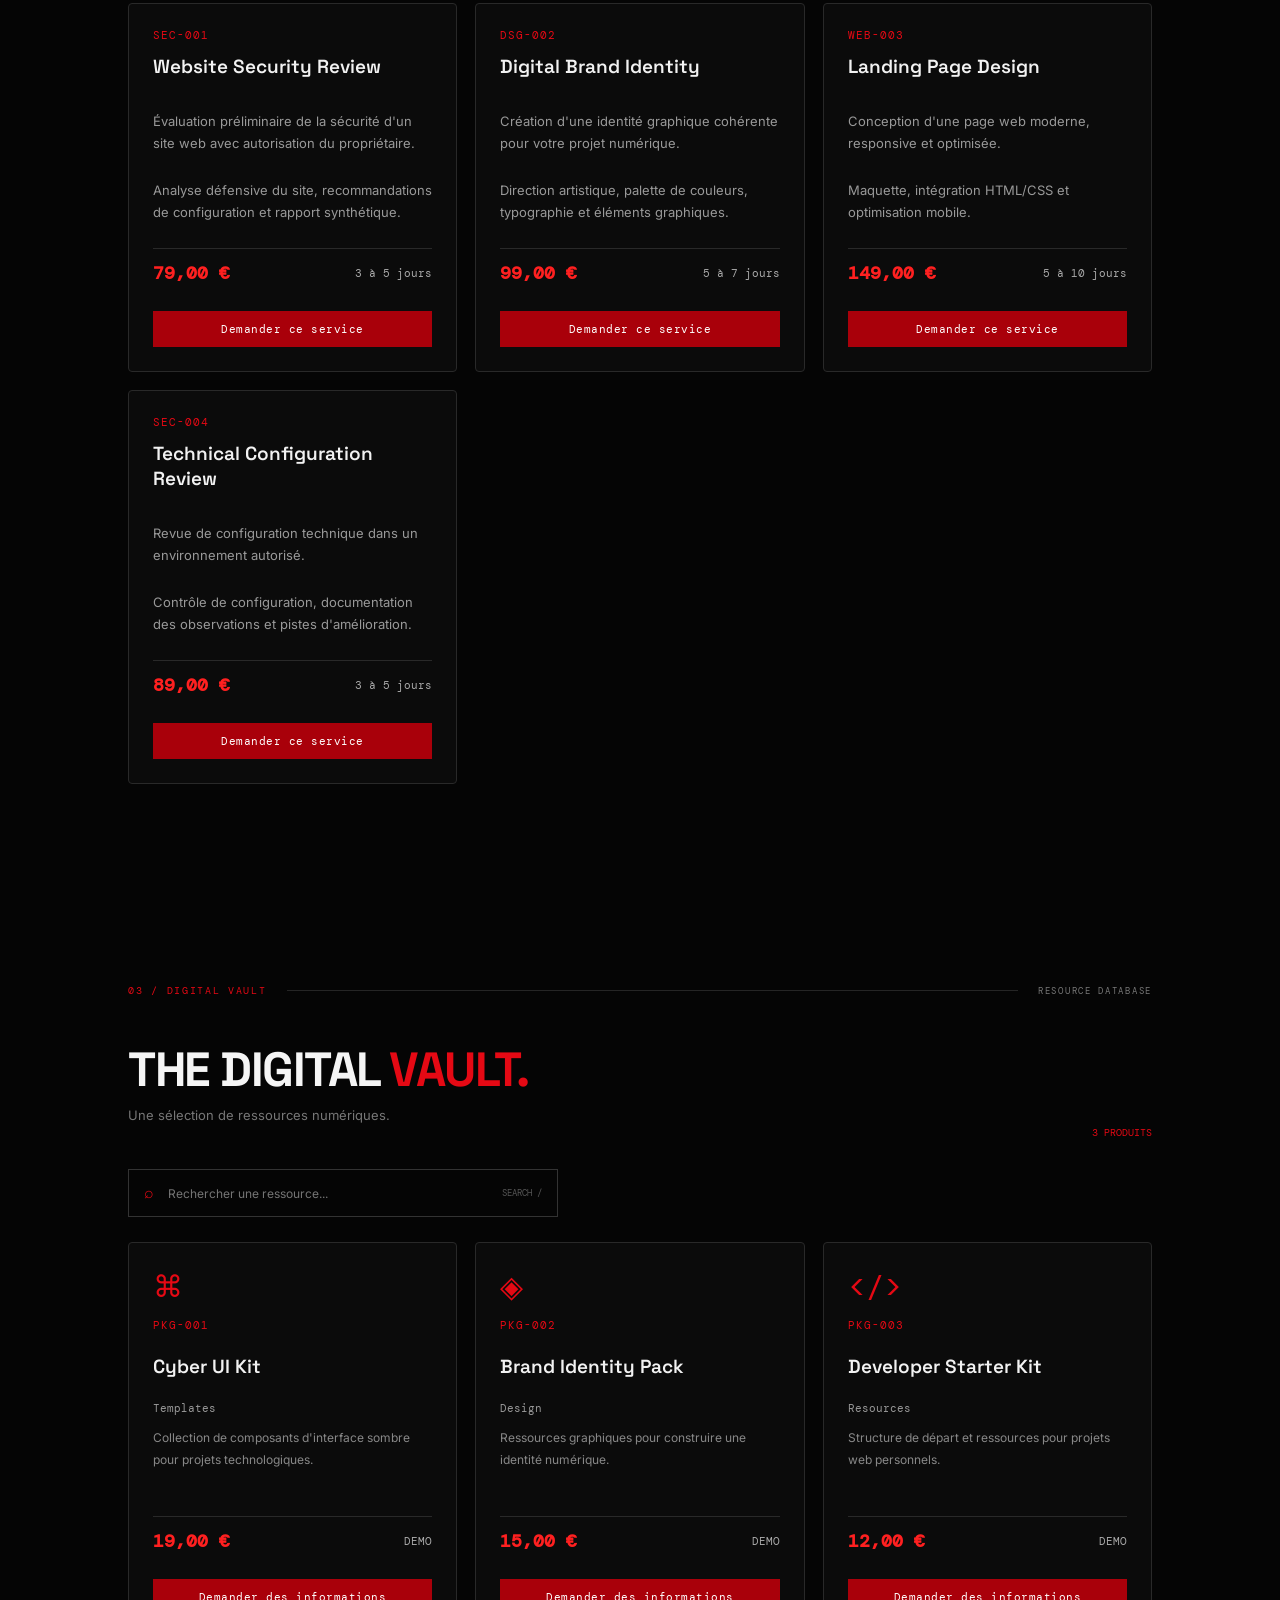
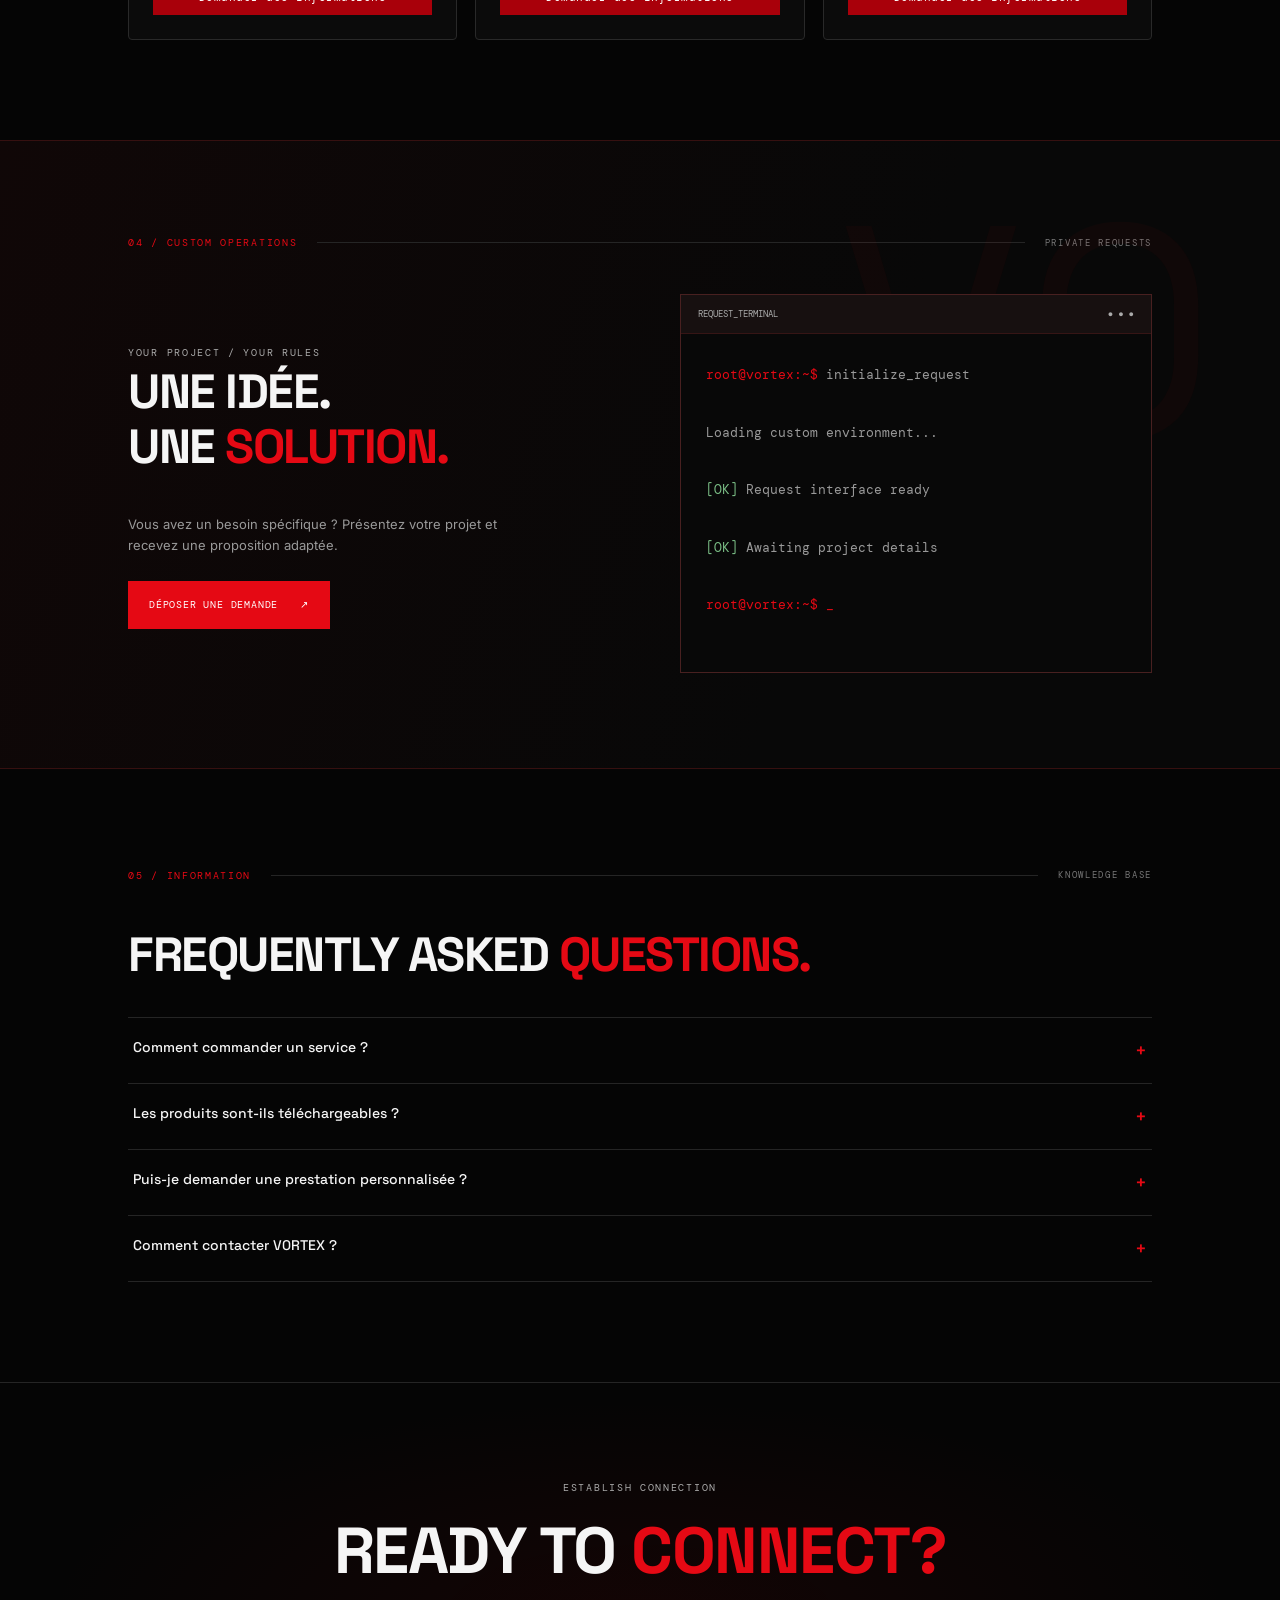
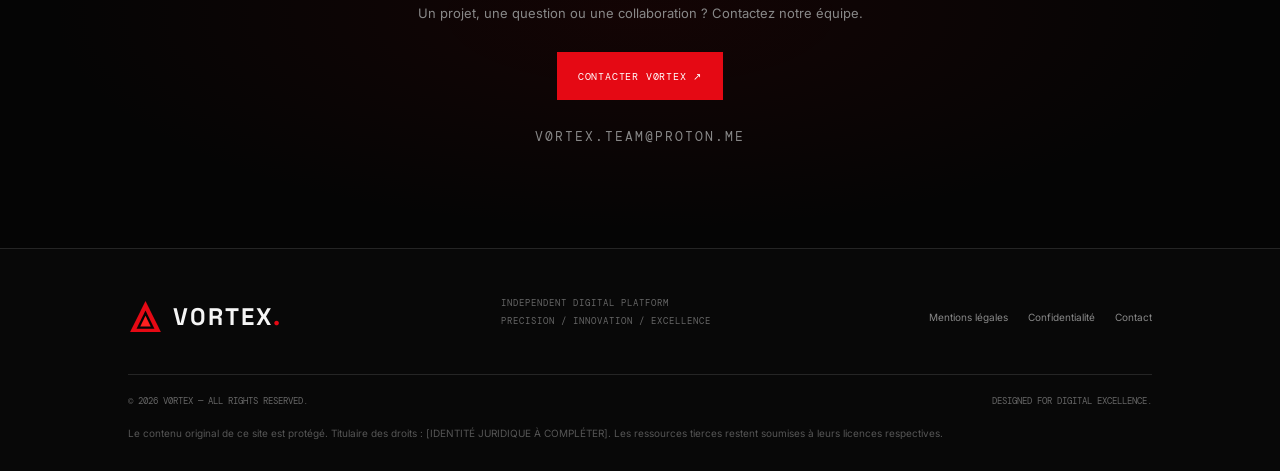
==== commit 091572e0: "Add dynamic logo system and fallback visuals" ====
--- a/index.html
+++ b/index.html
@@ -15,6 +15,7 @@
   <link rel="stylesheet" href="css/responsive.css">
   <script src="js/data.js" defer></script>
   <script src="js/main.js" defer></script>
+  <script src="js/logo.js" defer></script>
 </head>
 <body>
 
@@ -28,10 +29,7 @@
 
 <header class="header">
   <a class="brand" href="index.html" aria-label="V0RTEX accueil">
-    <svg class="brand-icon" viewBox="0 0 48 48" aria-hidden="true">
-      <path d="M5 8H16L24 29L32 8H43L27 41H21L5 8Z" fill="#E50914"/>
-      <path d="M24 29L32 8H43L27 41" fill="none" stroke="#FF5555" stroke-width="1"/>
-    </svg>
+    <img class="brand-icon logo-slot" data-logo-slot alt="" aria-hidden="true">
     <span>V0RTEX<span class="brand-period">.</span></span>
   </a>
 
@@ -78,7 +76,7 @@
     <div class="hero-visual" aria-hidden="true">
       <div class="orbit orbit-one"></div>
       <div class="orbit orbit-two"></div>
-      <div class="core-symbol">V</div>
+      <img class="core-symbol logo-slot logo-hero" data-logo-slot alt="">
       <div class="visual-label label-top">CORE_SYSTEM // 001</div>
       <div class="visual-label label-bottom">SIGNAL: <span>ACTIVE</span></div>
       <div class="visual-cross cross-one">+</div>
@@ -213,7 +211,7 @@
 <footer class="footer">
   <div class="footer-main">
     <a class="brand" href="#home">
-      <span class="footer-mark">V</span><span>V0RTEX<span class="brand-period">.</span></span>
+      <img class="footer-mark logo-slot" data-logo-slot alt=""><span>V0RTEX<span class="brand-period">.</span></span>
     </a>
     <p>INDEPENDENT DIGITAL PLATFORM<br>PRECISION / INNOVATION / EXCELLENCE</p>
     <div class="footer-links">
--- a/css/style.css
+++ b/css/style.css
@@ -586,3 +586,28 @@
     grid-template-columns: 1fr;
   }
 }
+
+/* V0RTEX - Logo dynamique */
+.logo-slot {
+  display: block;
+  object-fit: contain;
+}
+
+.brand-icon.logo-slot {
+  width: 35px;
+  height: 35px;
+  flex-shrink: 0;
+}
+
+.core-symbol.logo-hero {
+  width: 190px;
+  height: 190px;
+  object-fit: contain;
+}
+
+.footer-mark.logo-slot {
+  width: 35px;
+  height: 35px;
+  background: transparent;
+  object-fit: contain;
+}
